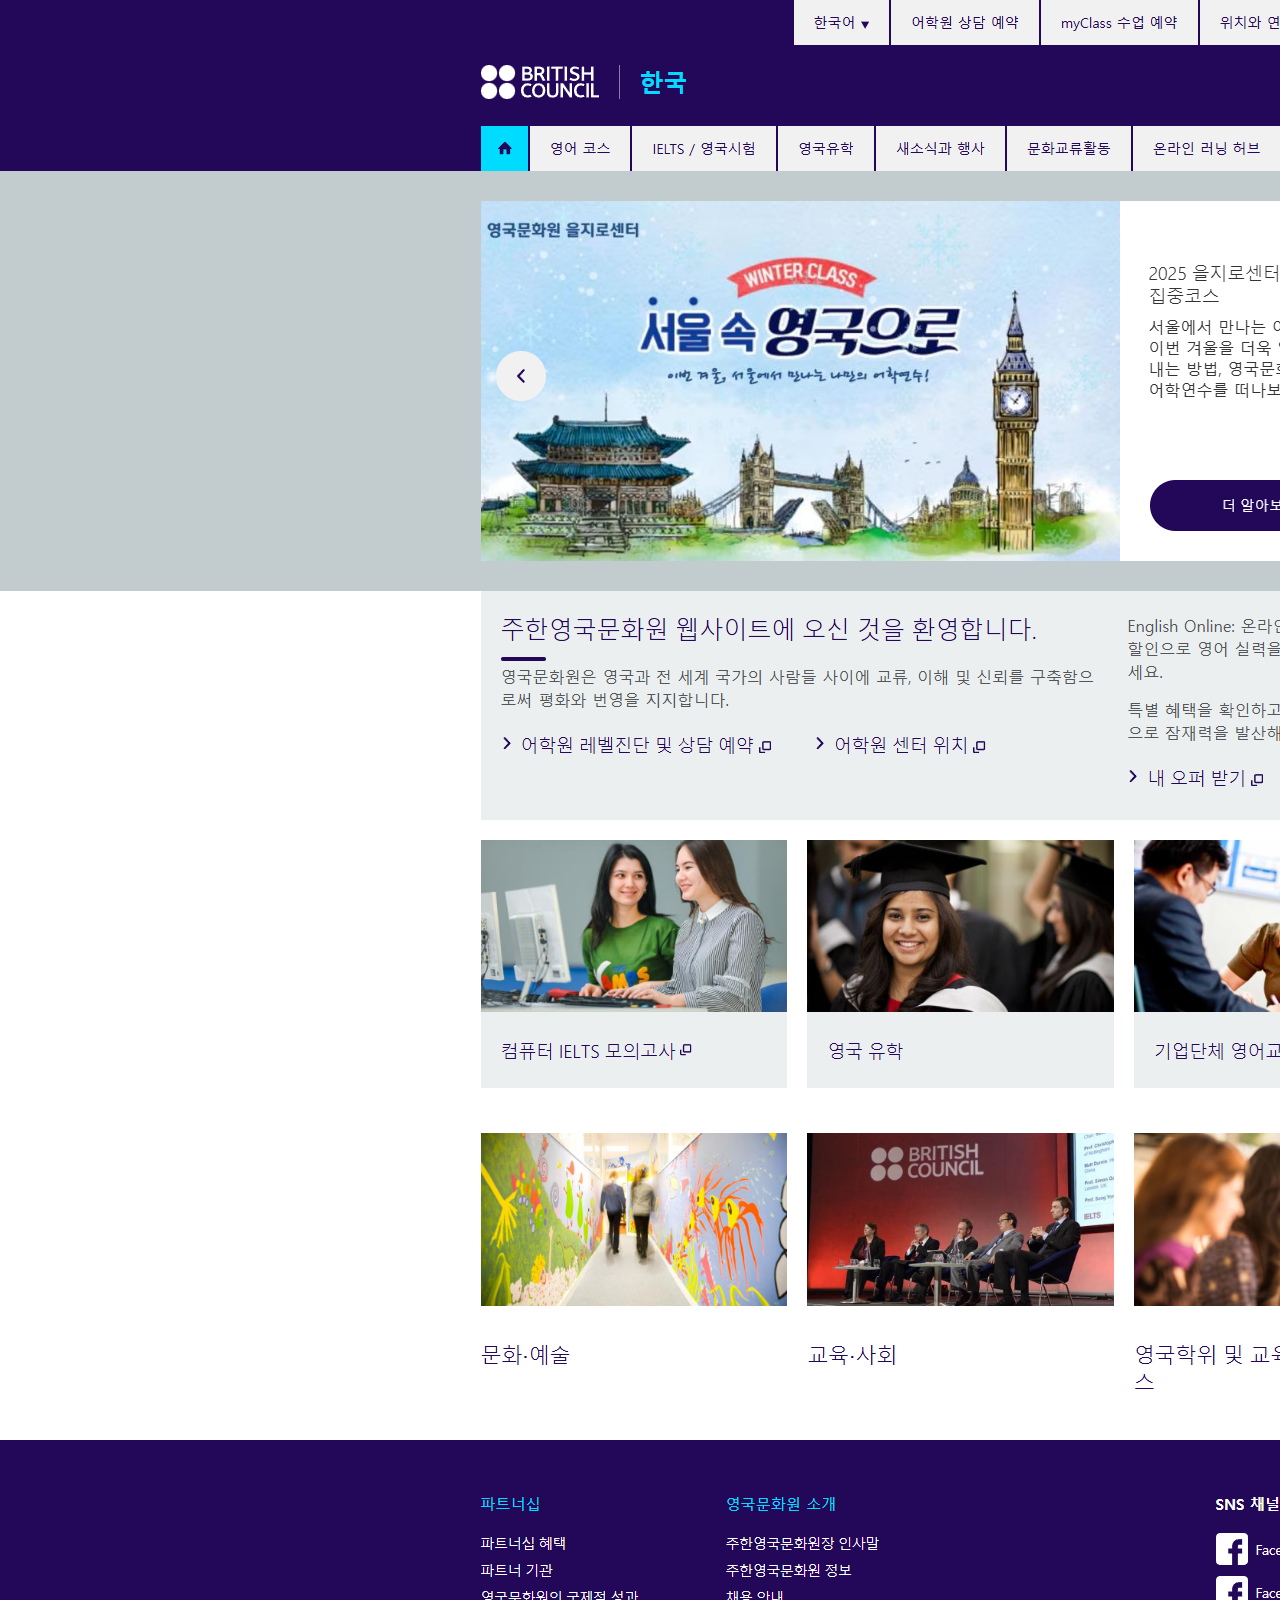
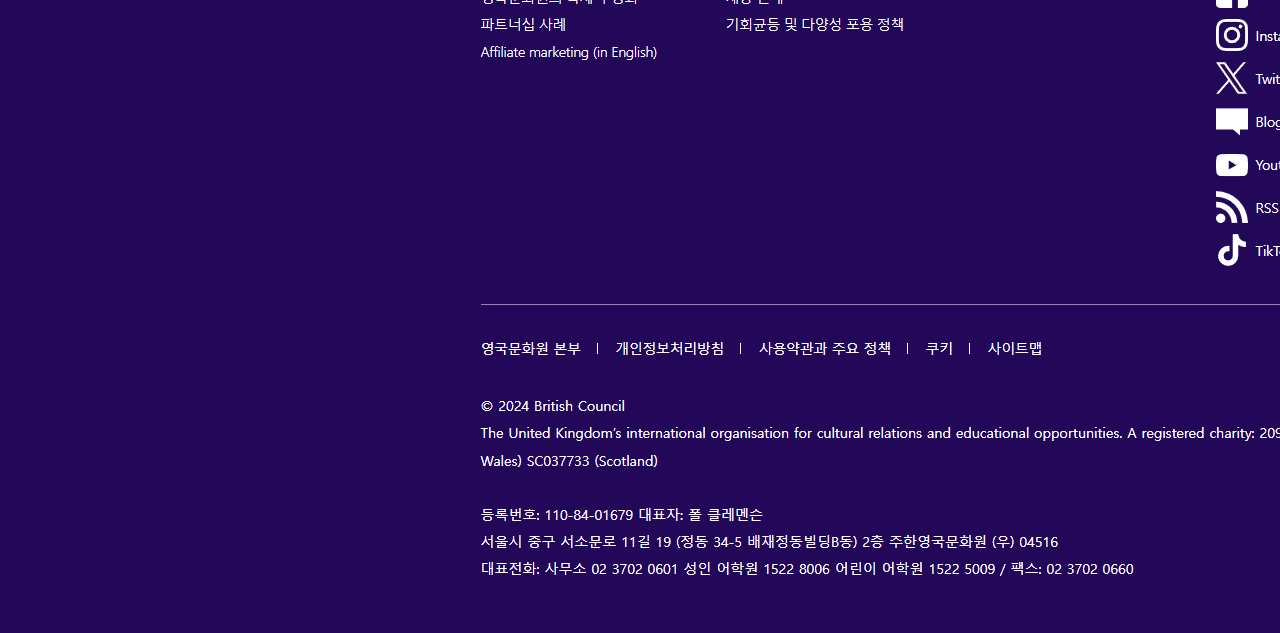
==== index.html @ 18849ea0 "241108" ====
<!DOCTYPE html>
<html lang="en">
<head>
  <meta charset="UTF-8">
  <meta name="viewport" content="width=device-width, initial-scale=1.0">
  <title>개인 사이트</title>
  <style>
    * {box-sizing: border-box;}
    body {margin:0;}
    img {vertical-align: top;}
    div {text-align: center;}
  </style>
</head>
<body>
  <div>
    <img src="www.britishcouncil.kr_(Desktop).png" alt="홈">
  </div>
</body>
</html>
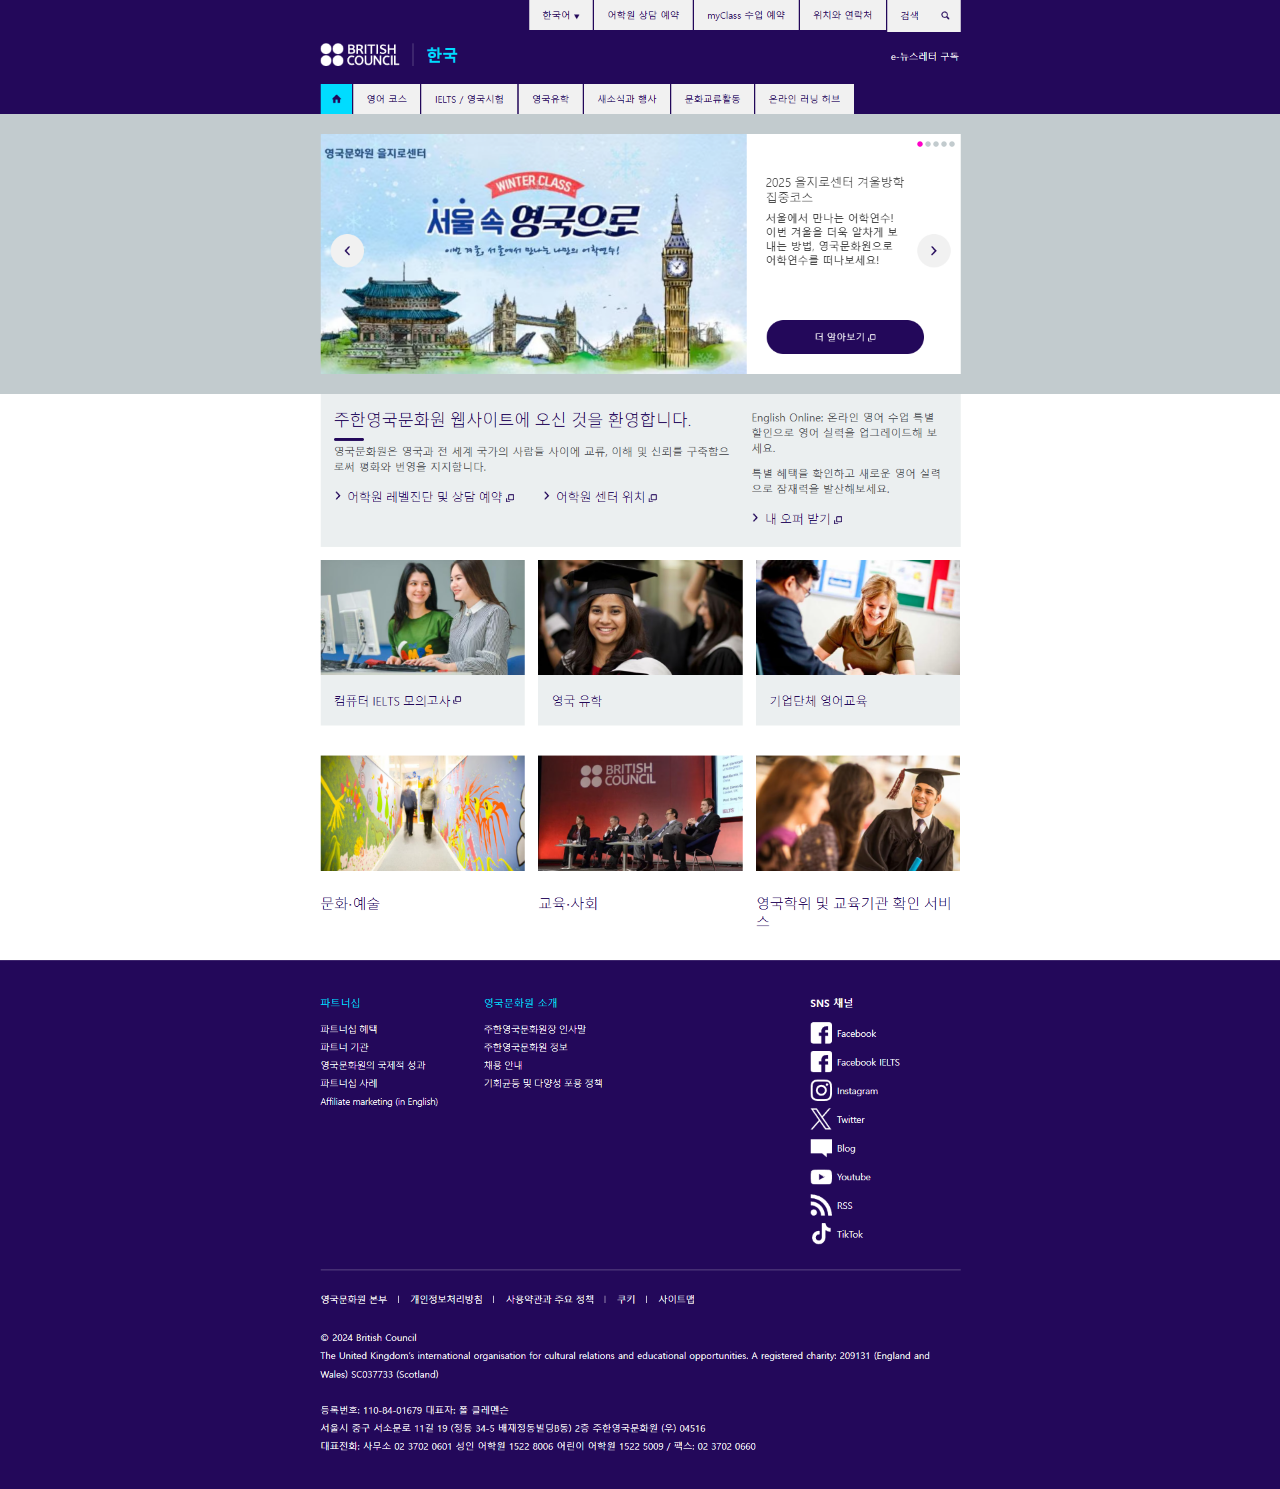
==== commit ca4b0c3a: "241108" ====
--- a/index.html
+++ b/index.html
@@ -7,7 +7,7 @@
   <style>
     * {box-sizing: border-box;}
     body {margin:0;}
-    img {vertical-align: top;}
+    img {width : 100%; vertical-align: top;}
     div {text-align: center;}
   </style>
 </head>
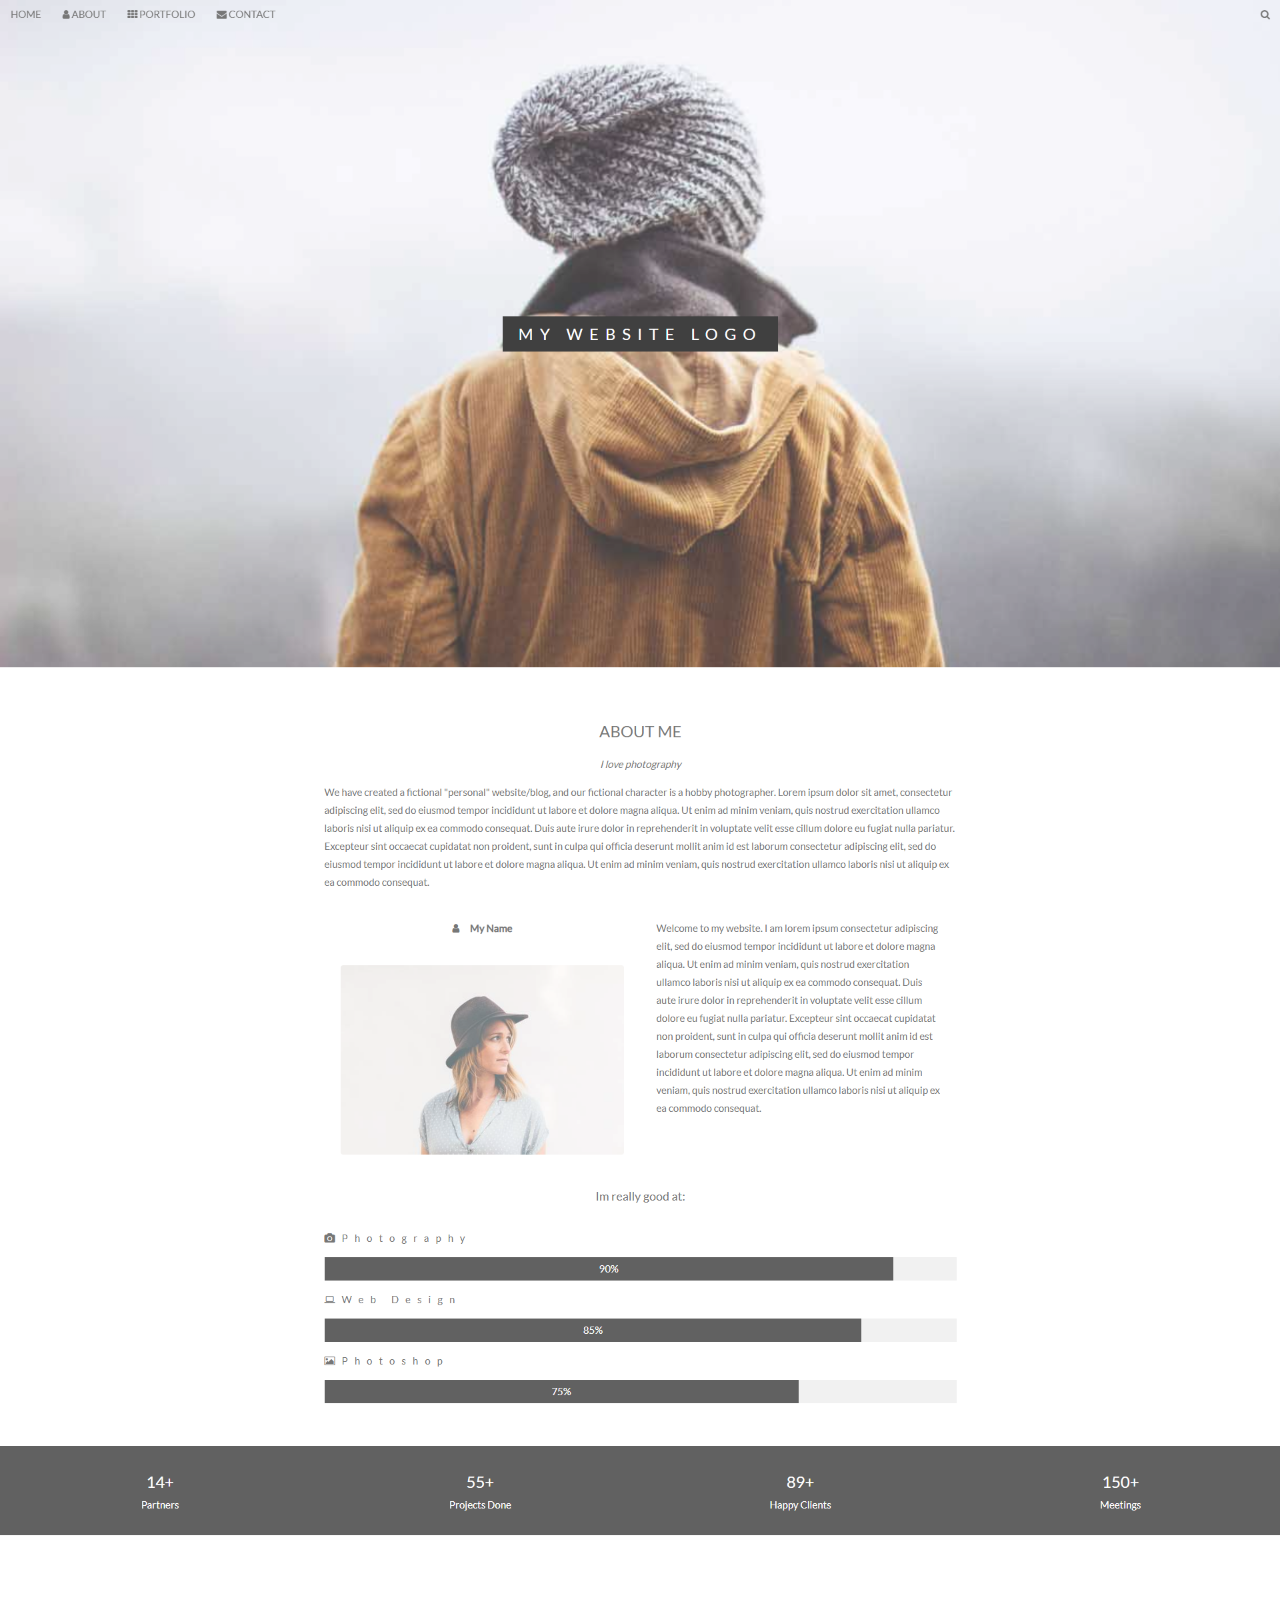
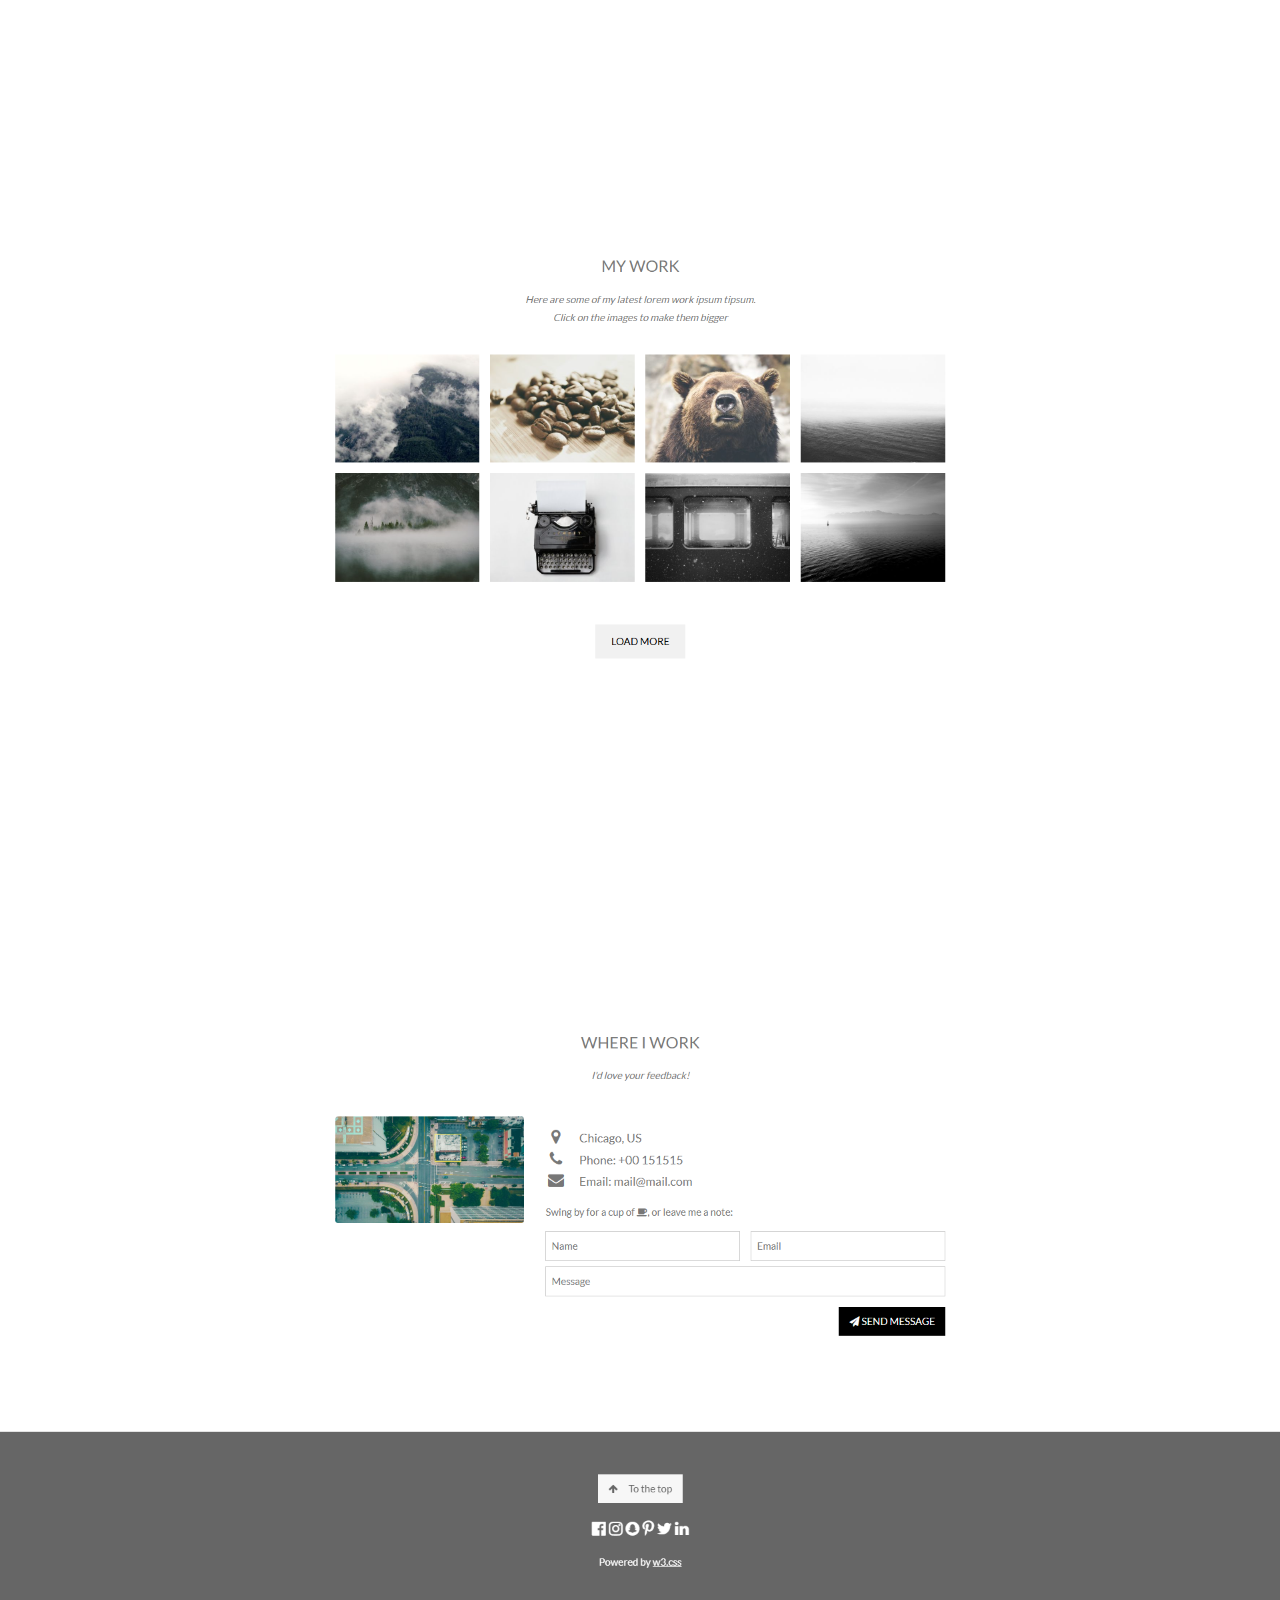
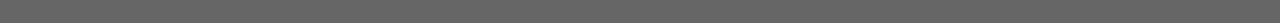
==== commit b960ed5f: "241108" ====
--- a/index.html
+++ b/index.html
@@ -13,7 +13,7 @@
 </head>
 <body>
   <div>
-    <img src="www.britishcouncil.kr_(Desktop).png" alt="홈">
+    <img src="w3schools_templates_parallax.png" alt="홈">
   </div>
 </body>
 </html>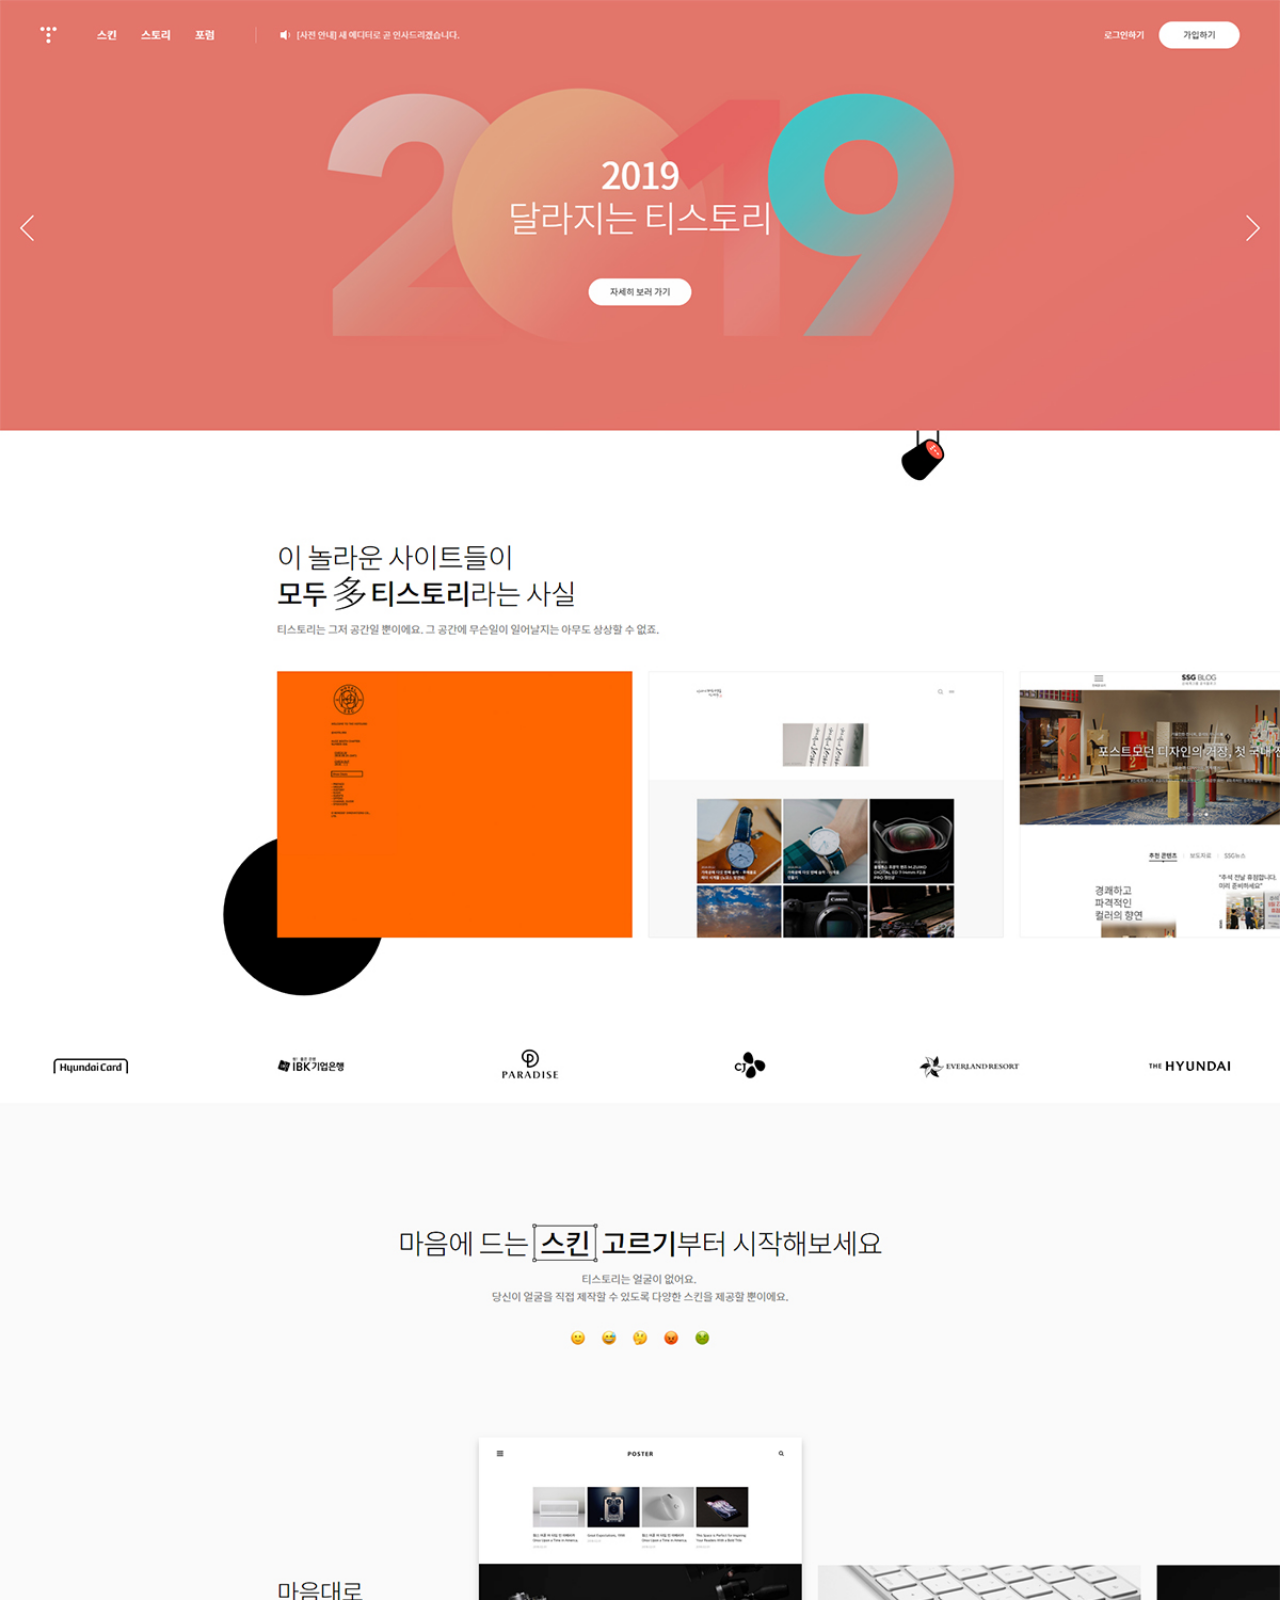
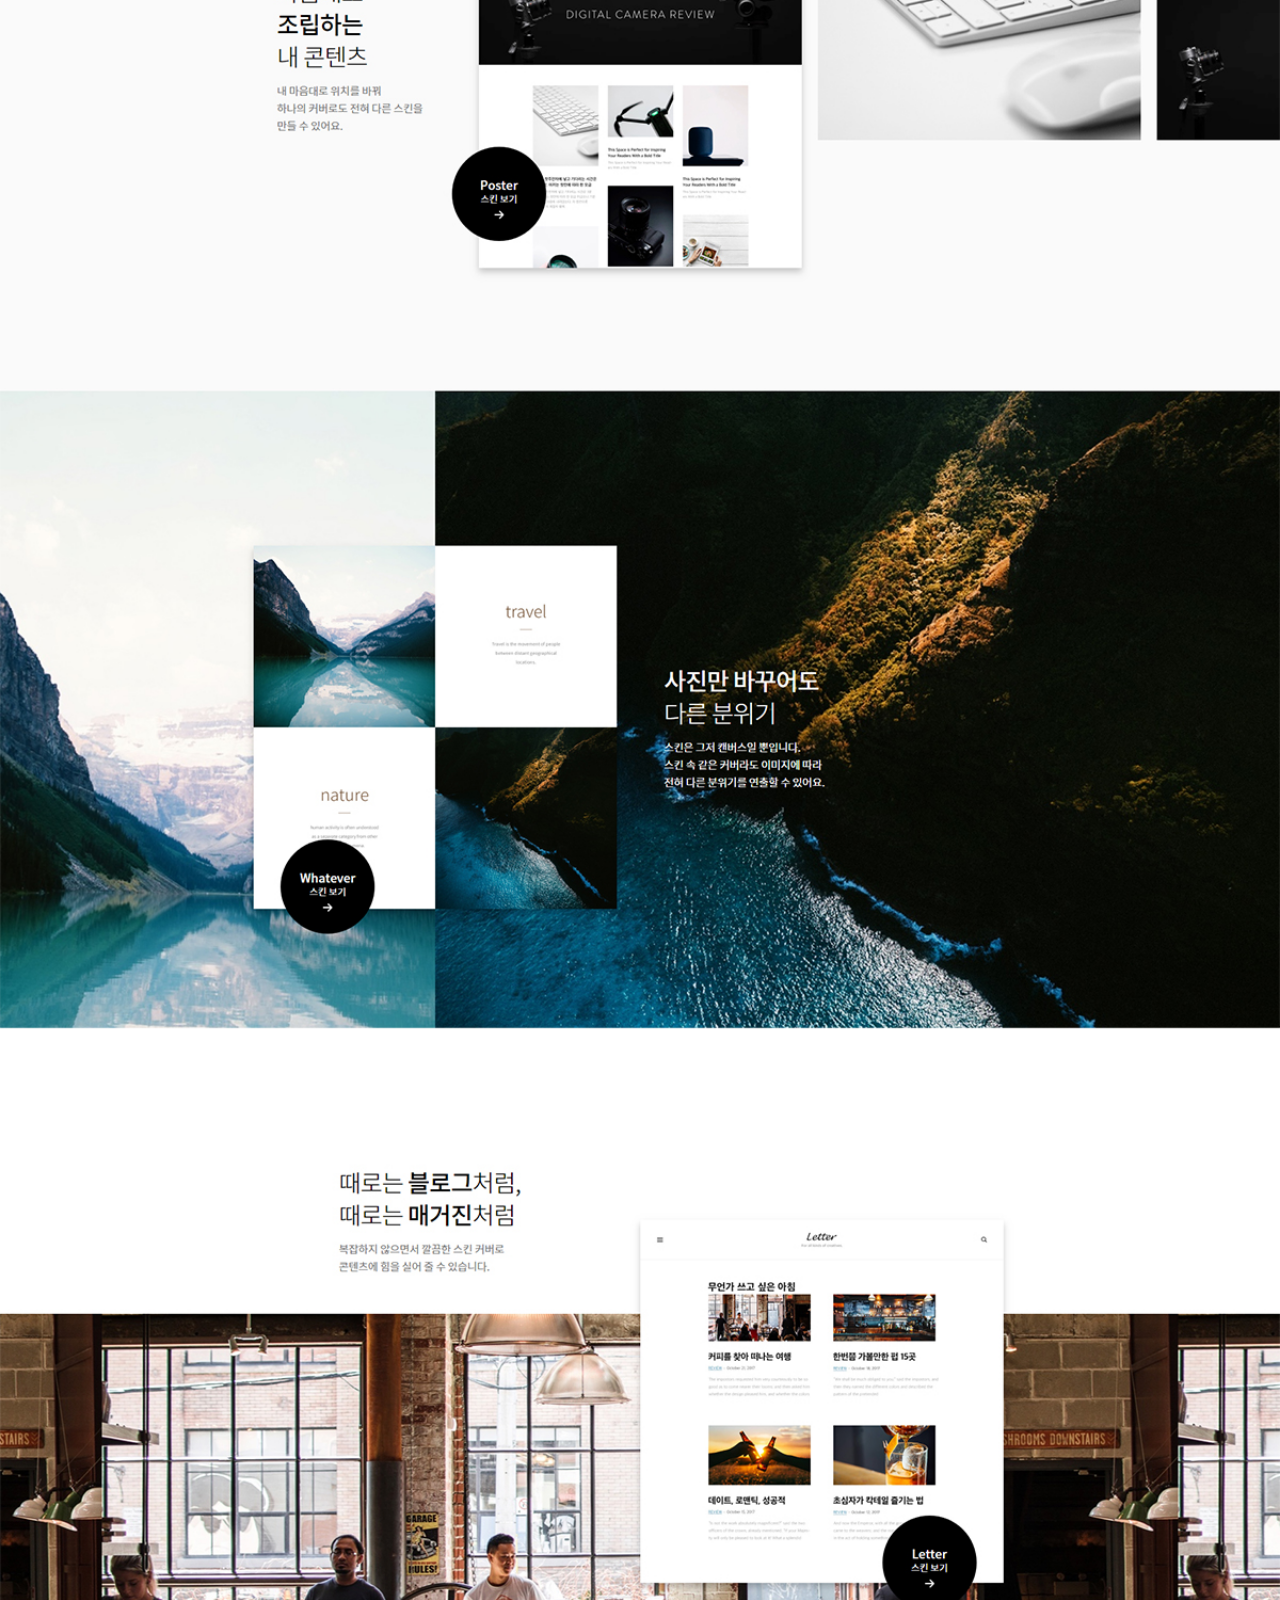
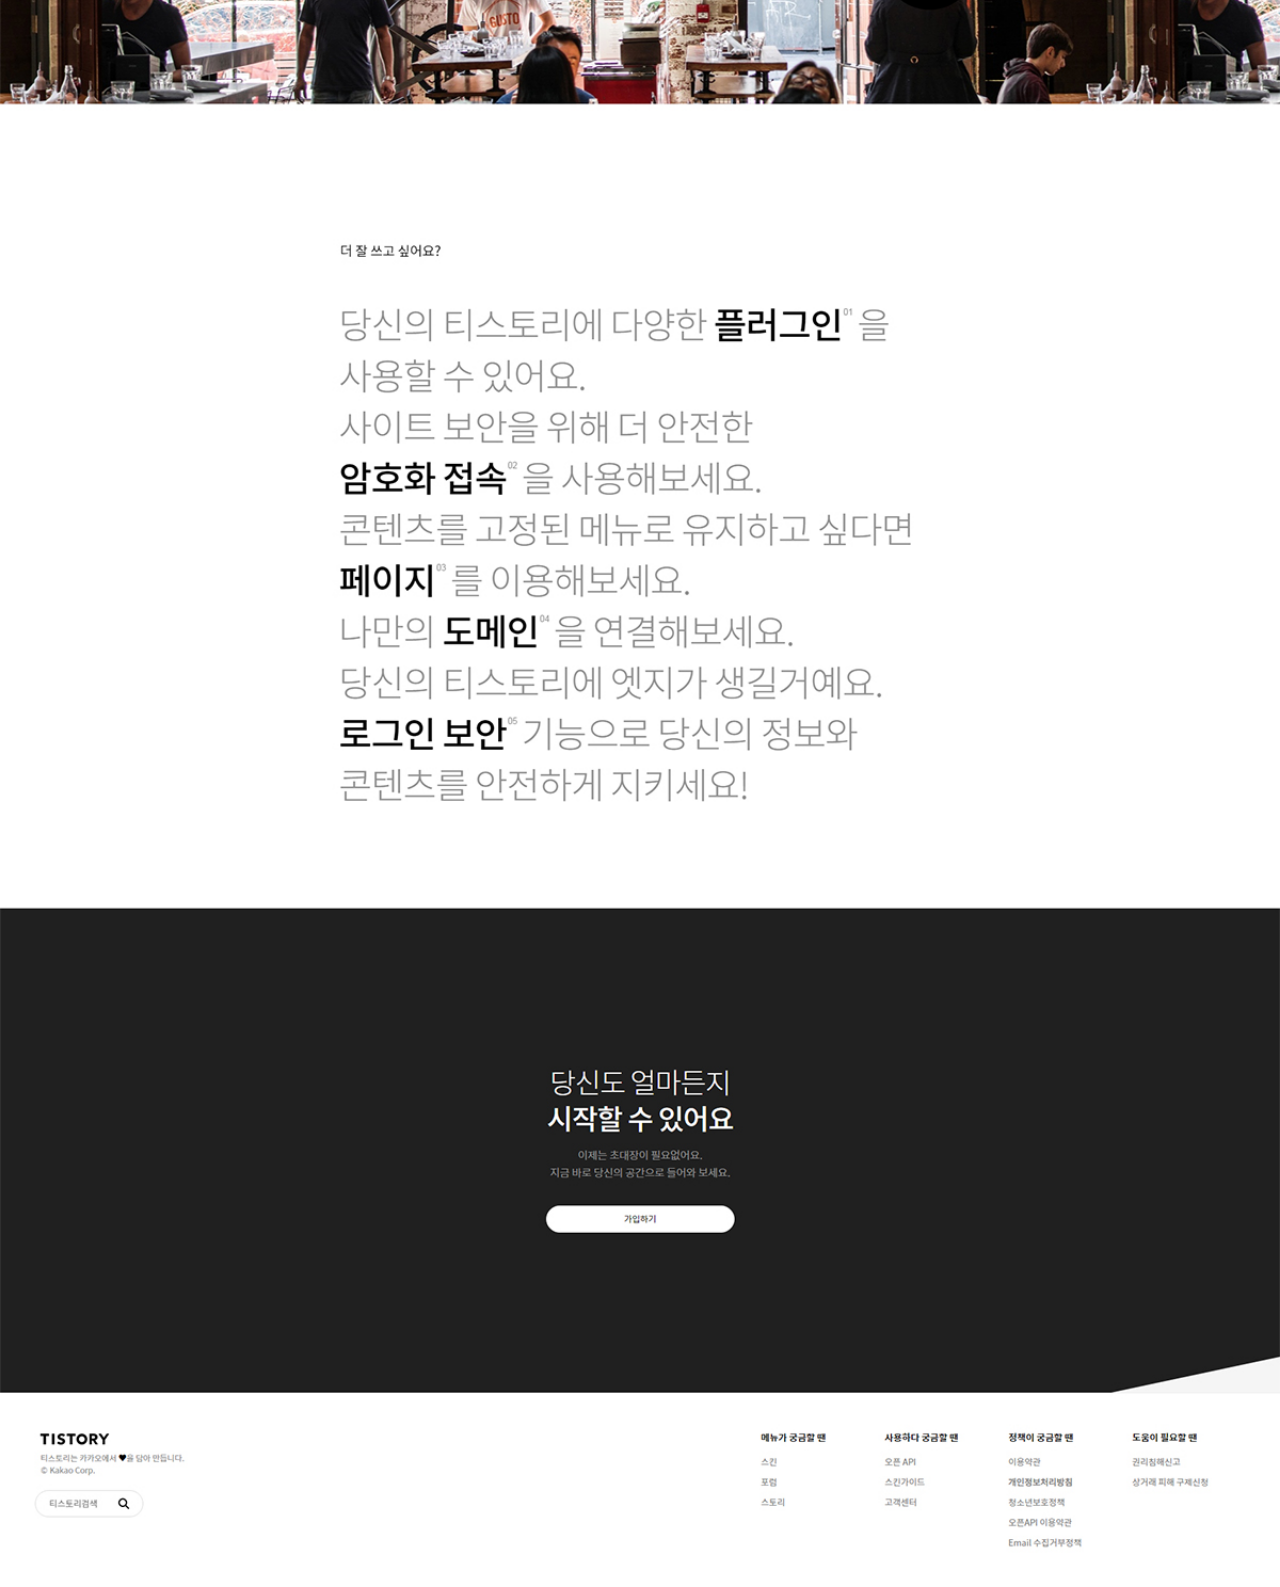
==== commit 78ee9833: "241108" ====
--- a/index.html
+++ b/index.html
@@ -13,7 +13,7 @@
 </head>
 <body>
   <div>
-    <img src="w3schools_templates_parallax.png" alt="홈">
+    <img src="test.jpg" alt="홈">
   </div>
 </body>
 </html>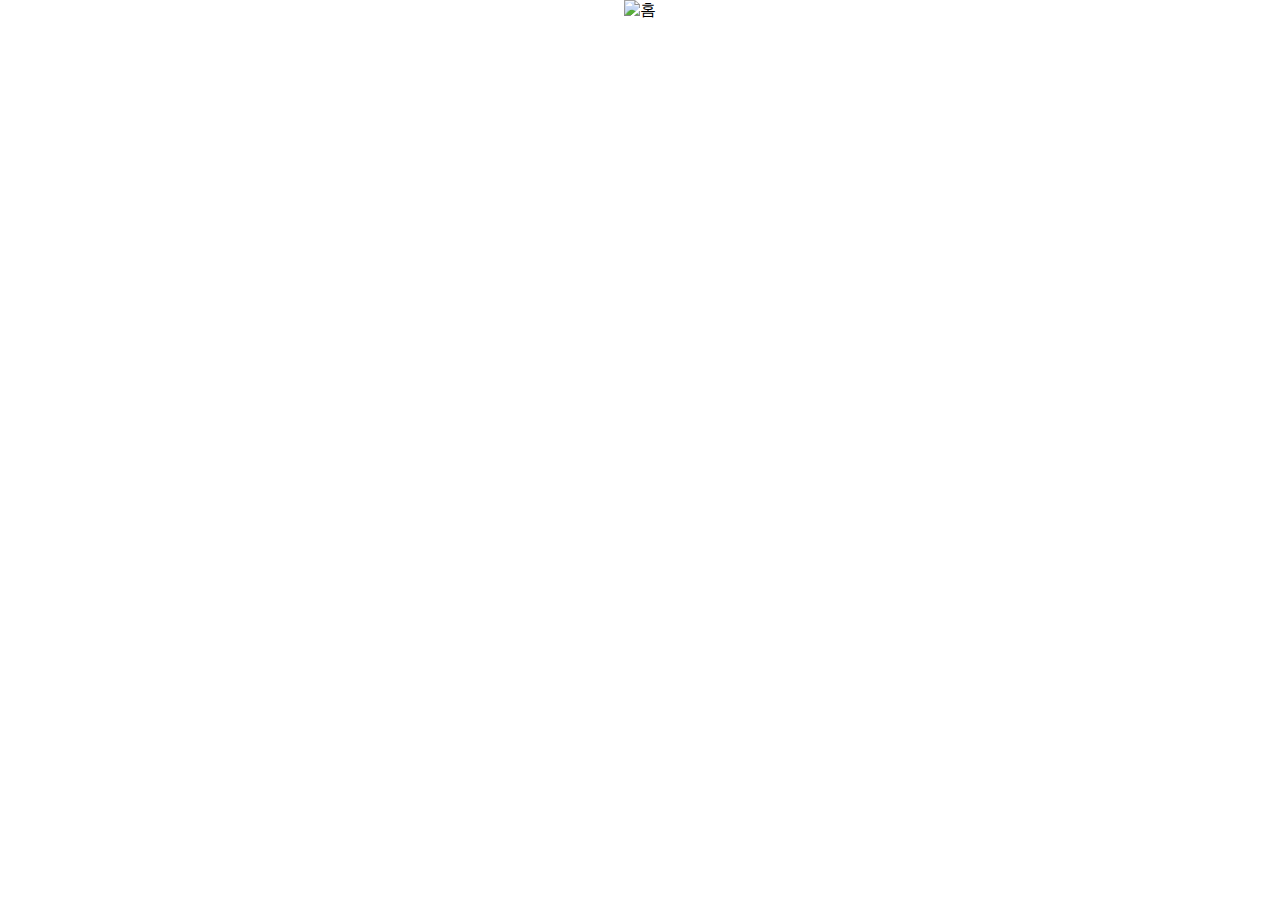
==== commit 99c15ac3: "Update index.html" ====
--- a/index.html
+++ b/index.html
@@ -13,7 +13,7 @@
 </head>
 <body>
   <div>
-    <img src="test.jpg" alt="홈">
+    <img src="90_test/test03_prototype/draft.png" alt="홈">
   </div>
 </body>
-</html>+</html>
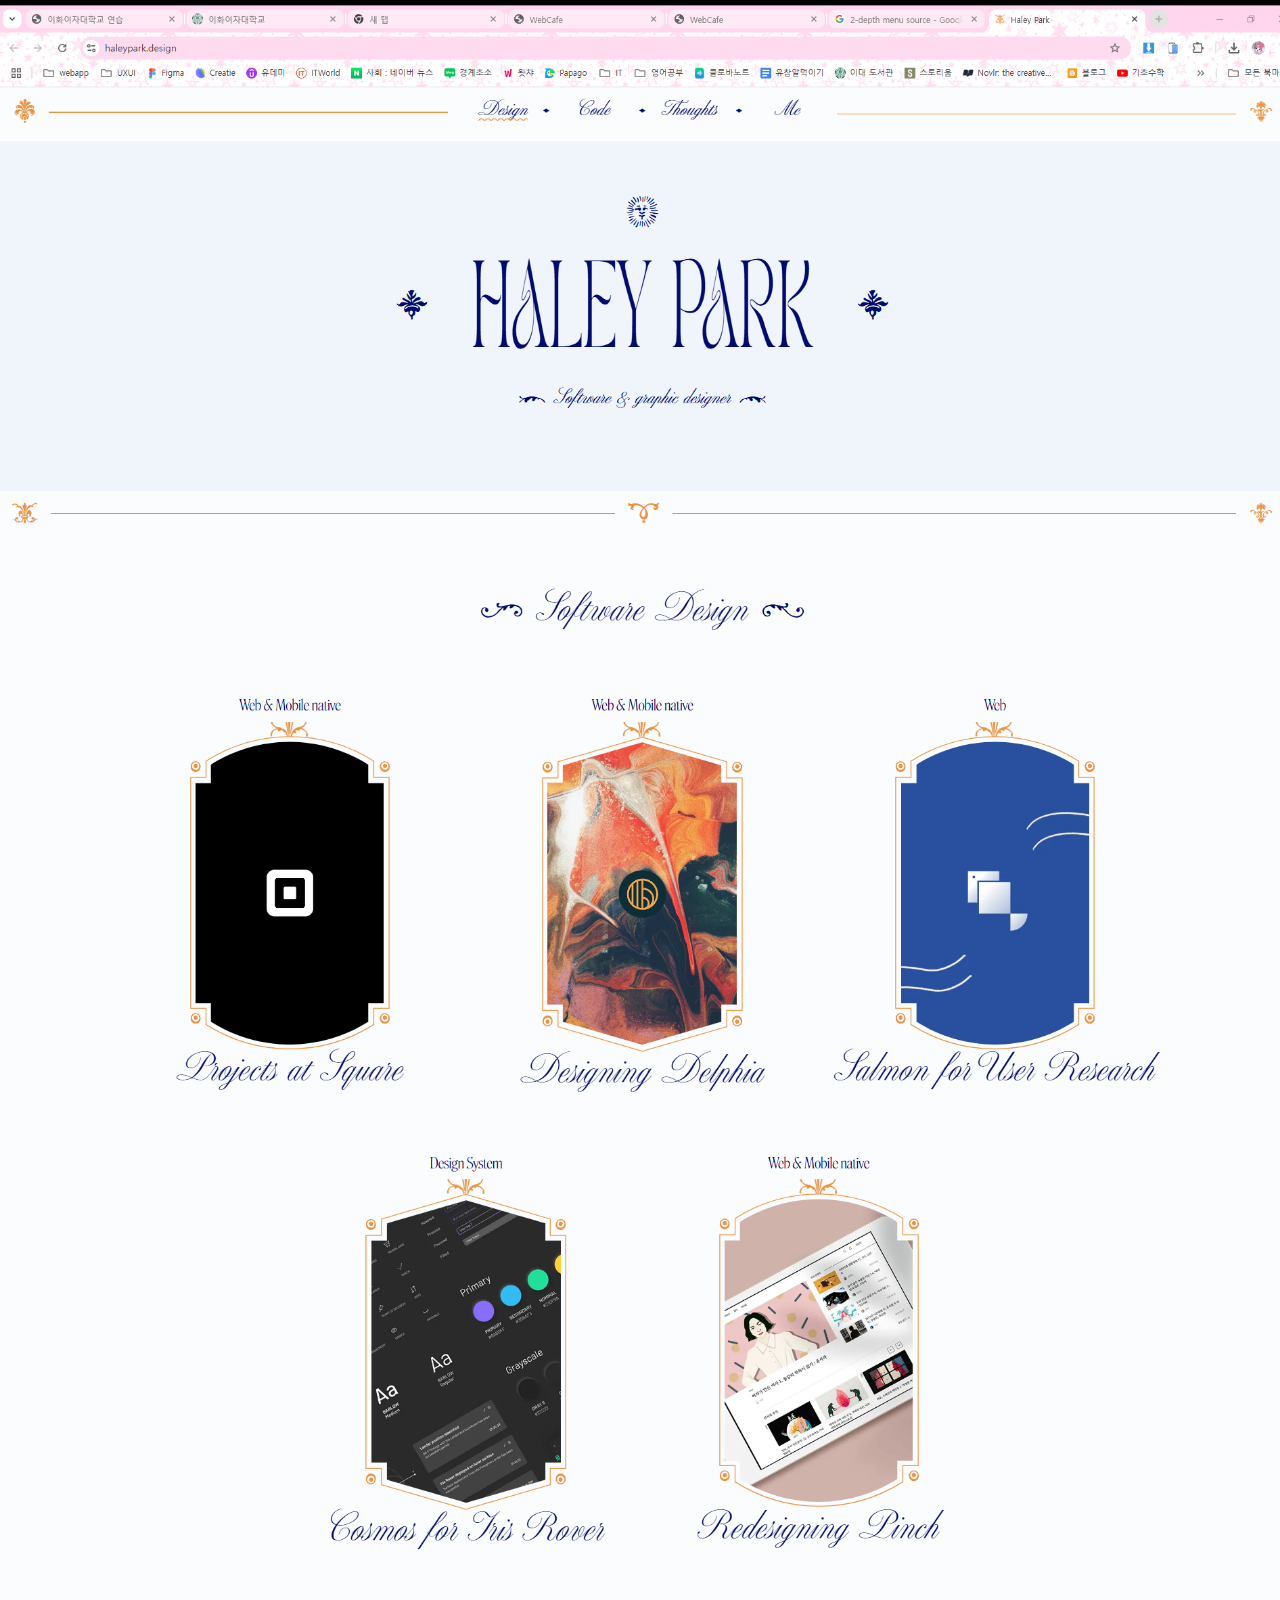
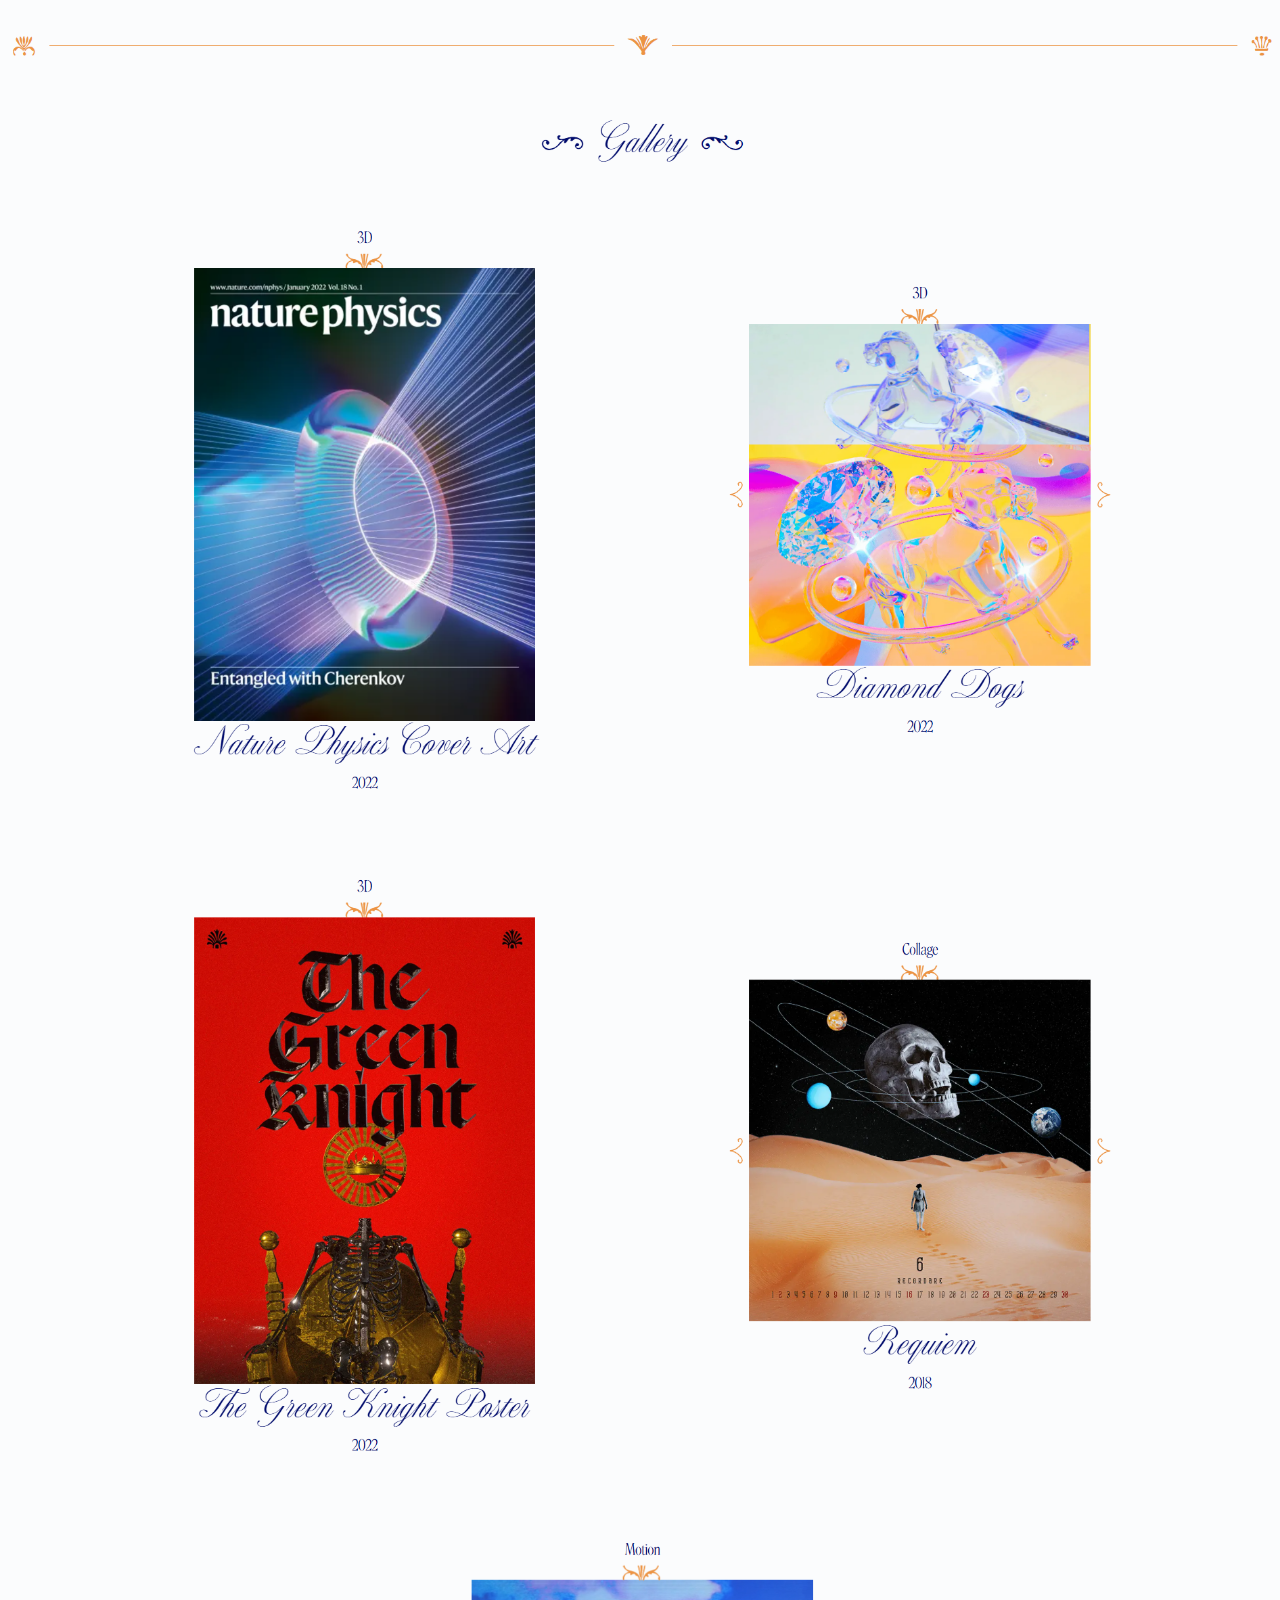
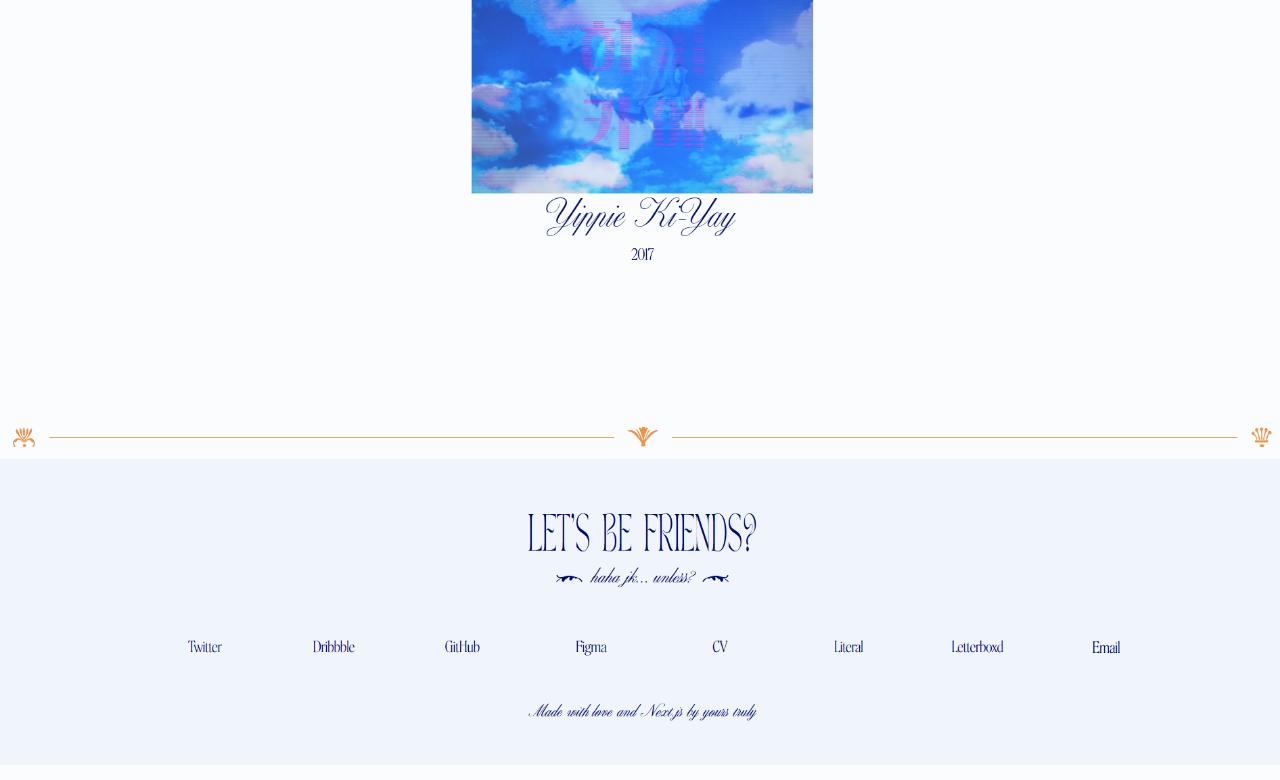
==== commit 98220f20: "241126" ====
--- a/index.html
+++ b/index.html
@@ -13,7 +13,9 @@
 </head>
 <body>
   <div>
-    <img src="90_test/test03_prototype/draft.png" alt="홈">
+    <a href="90_test/test03_prototype/draft.png">
+		<img src="haleypark.design.png" alt="홈">
+	<a>
   </div>
 </body>
 </html>
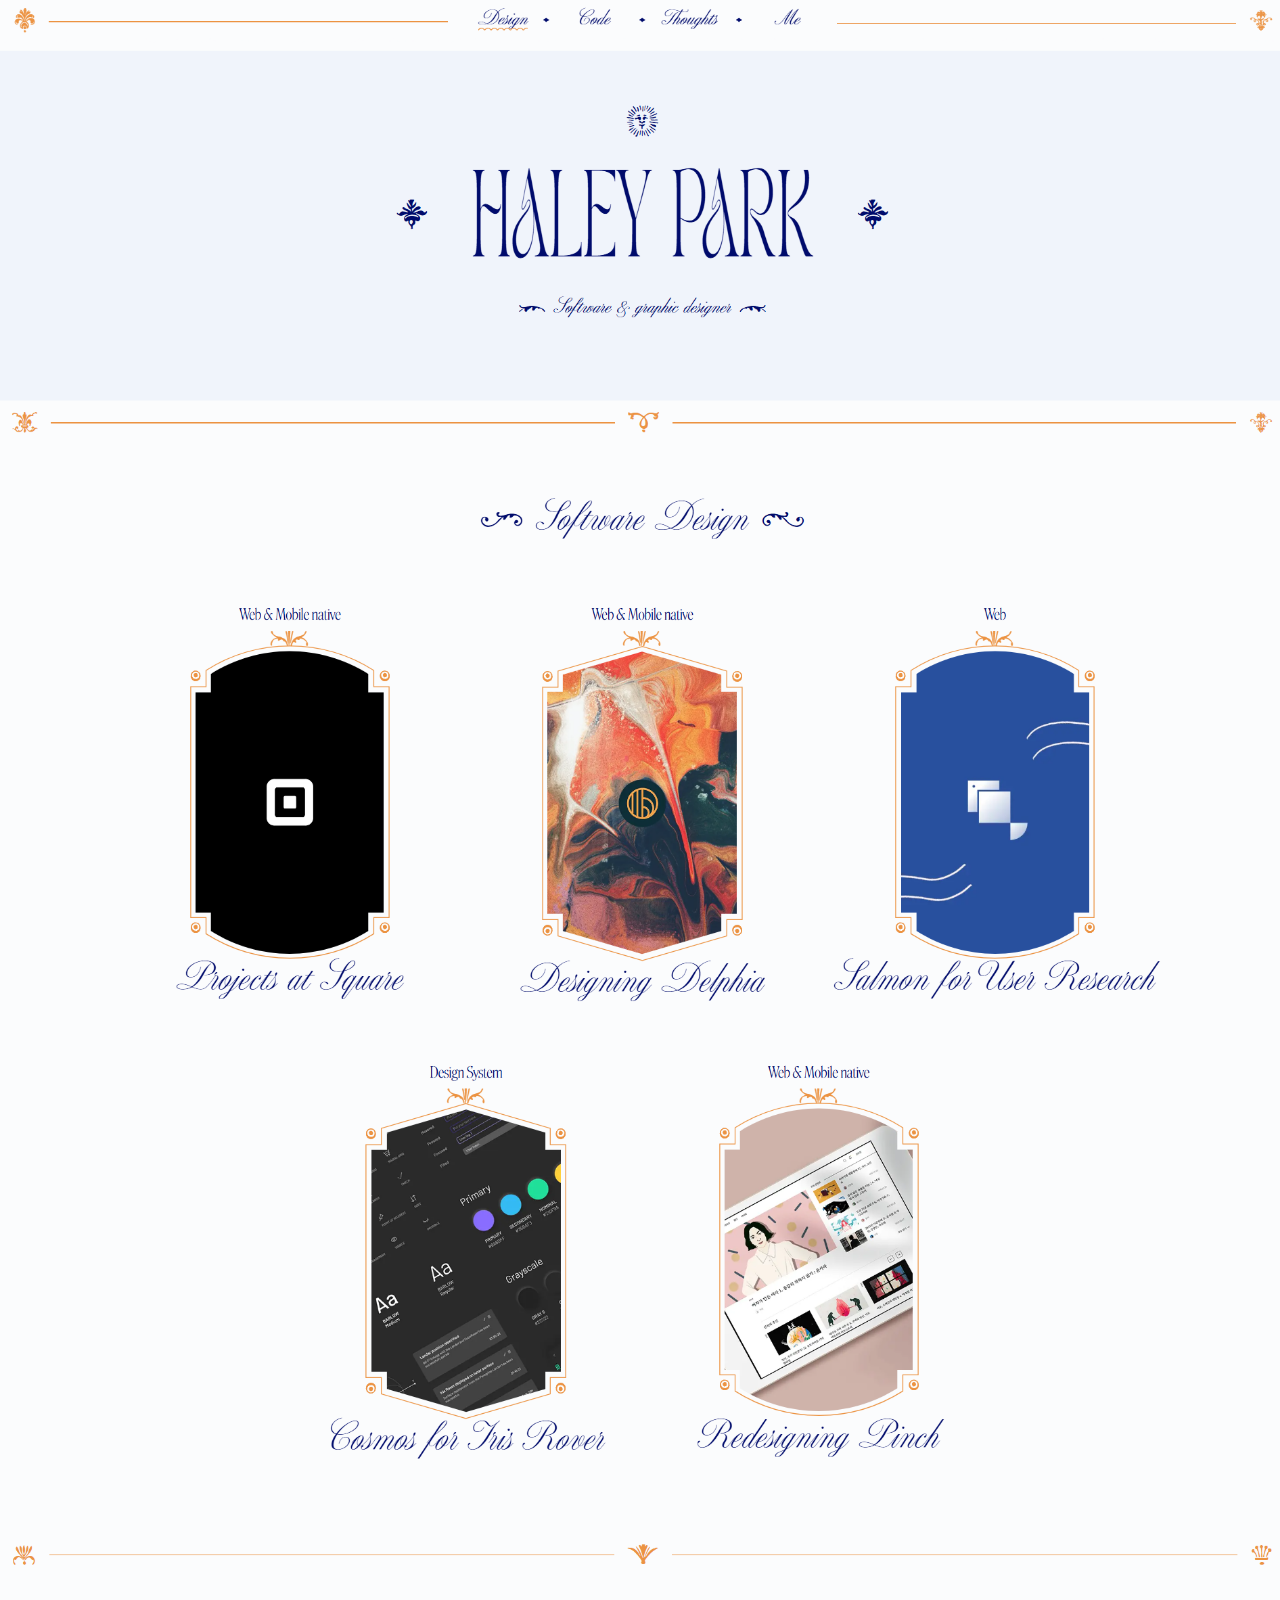
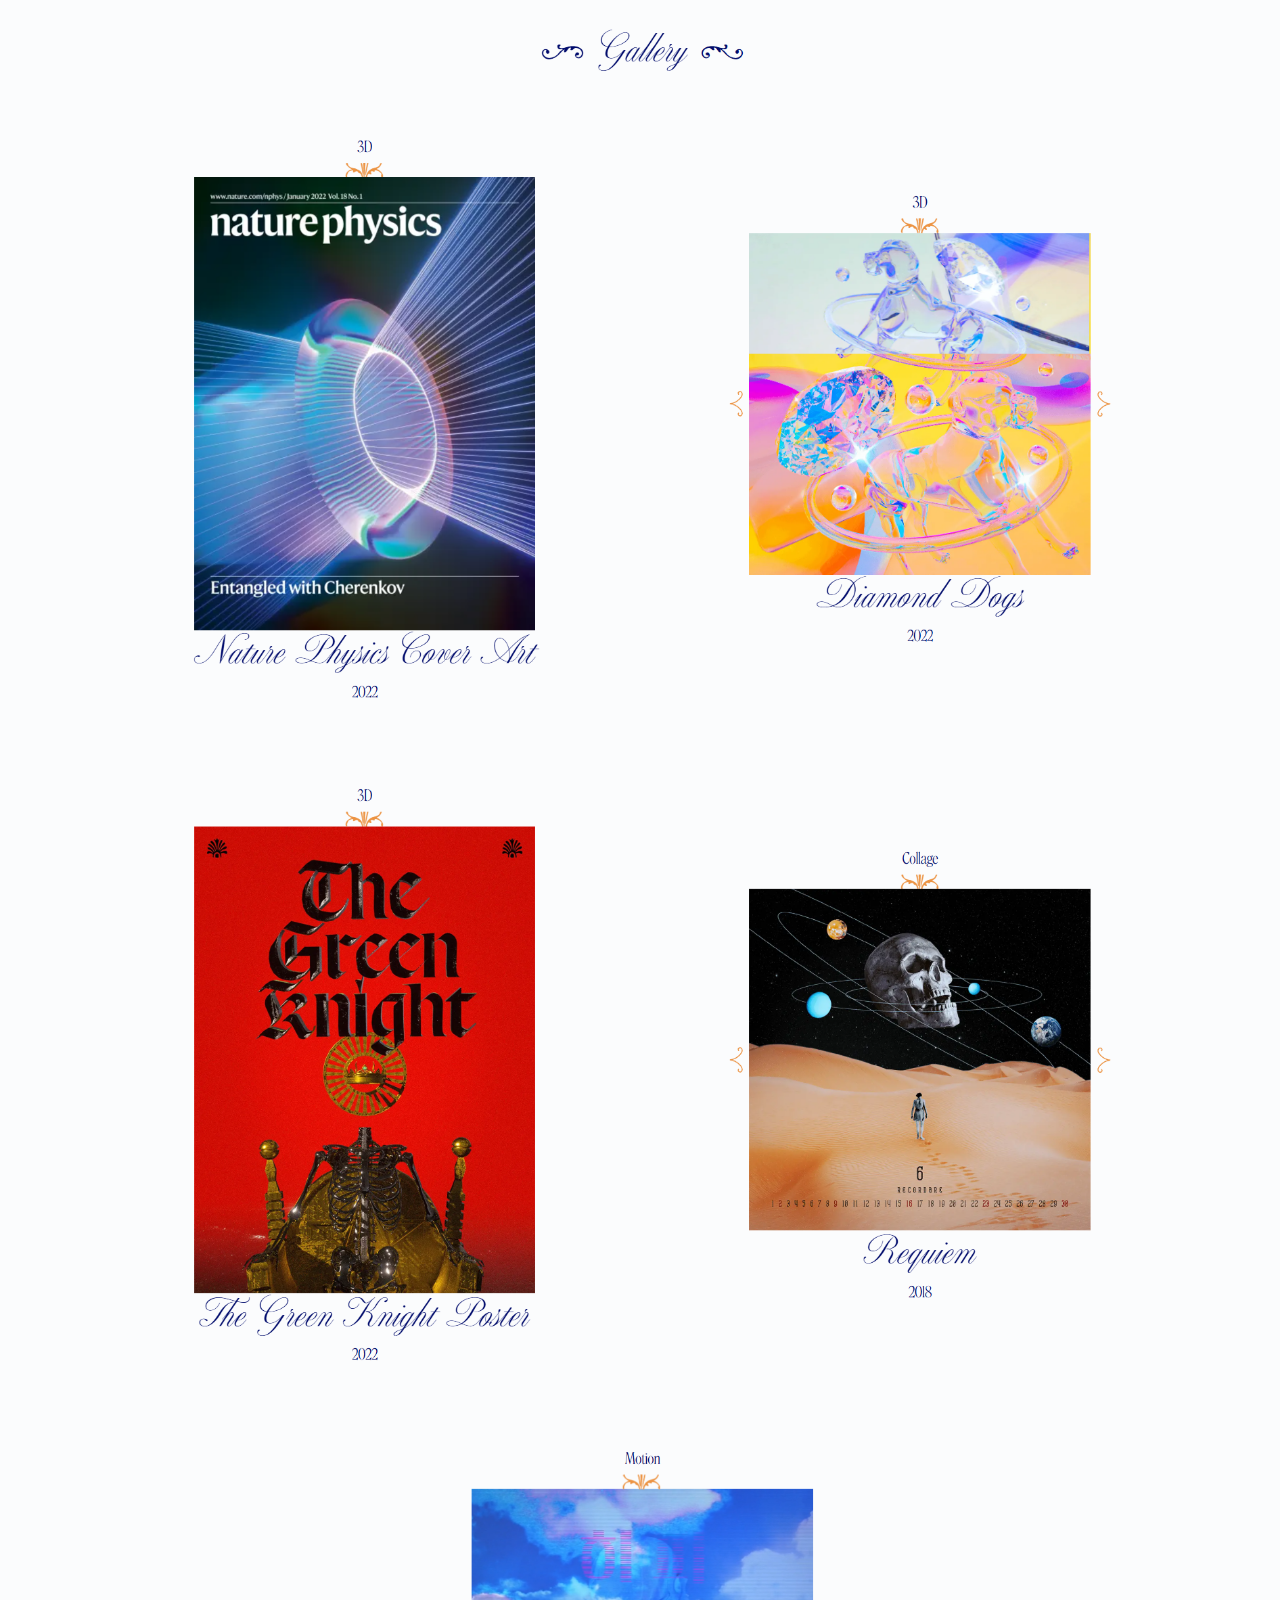
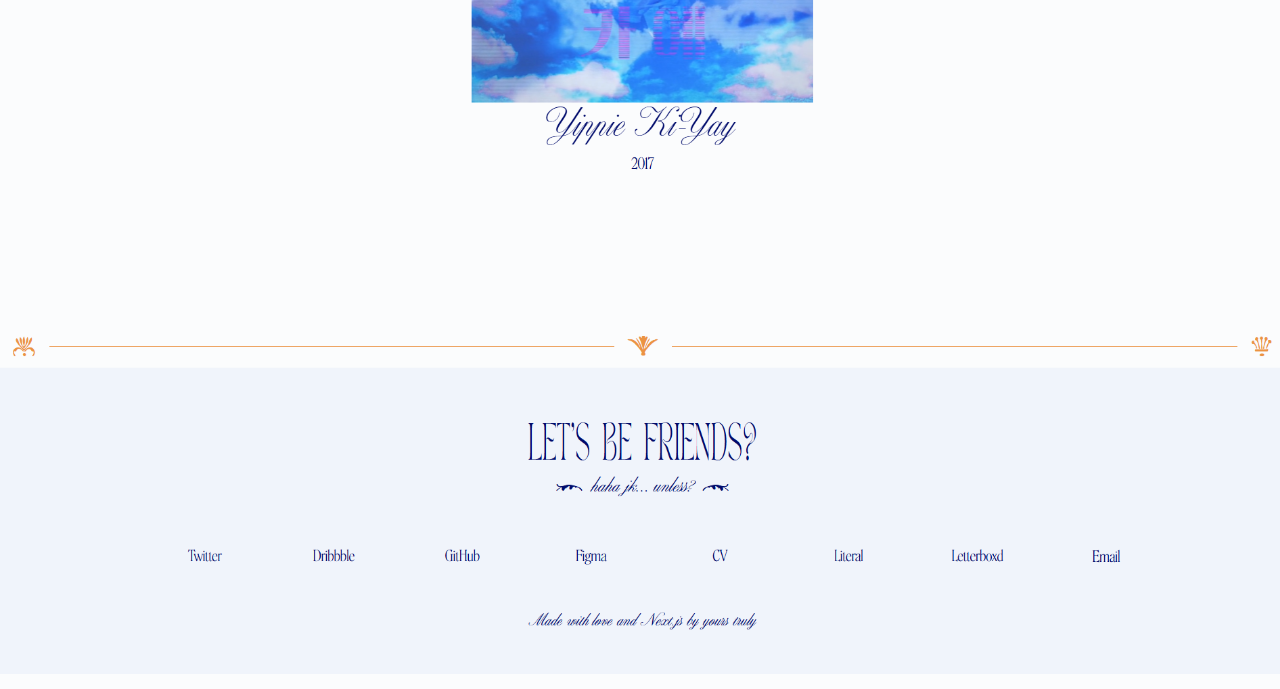
==== commit bbc70732: "241126" ====
--- a/index.html
+++ b/index.html
@@ -13,9 +13,9 @@
 </head>
 <body>
   <div>
-    <a href="90_test/test03_prototype/draft.png">
+    <a href="90_test/test03_prototype/draft.html">
 		<img src="haleypark.design.png" alt="홈">
-	<a>
+	</a>
   </div>
 </body>
 </html>
